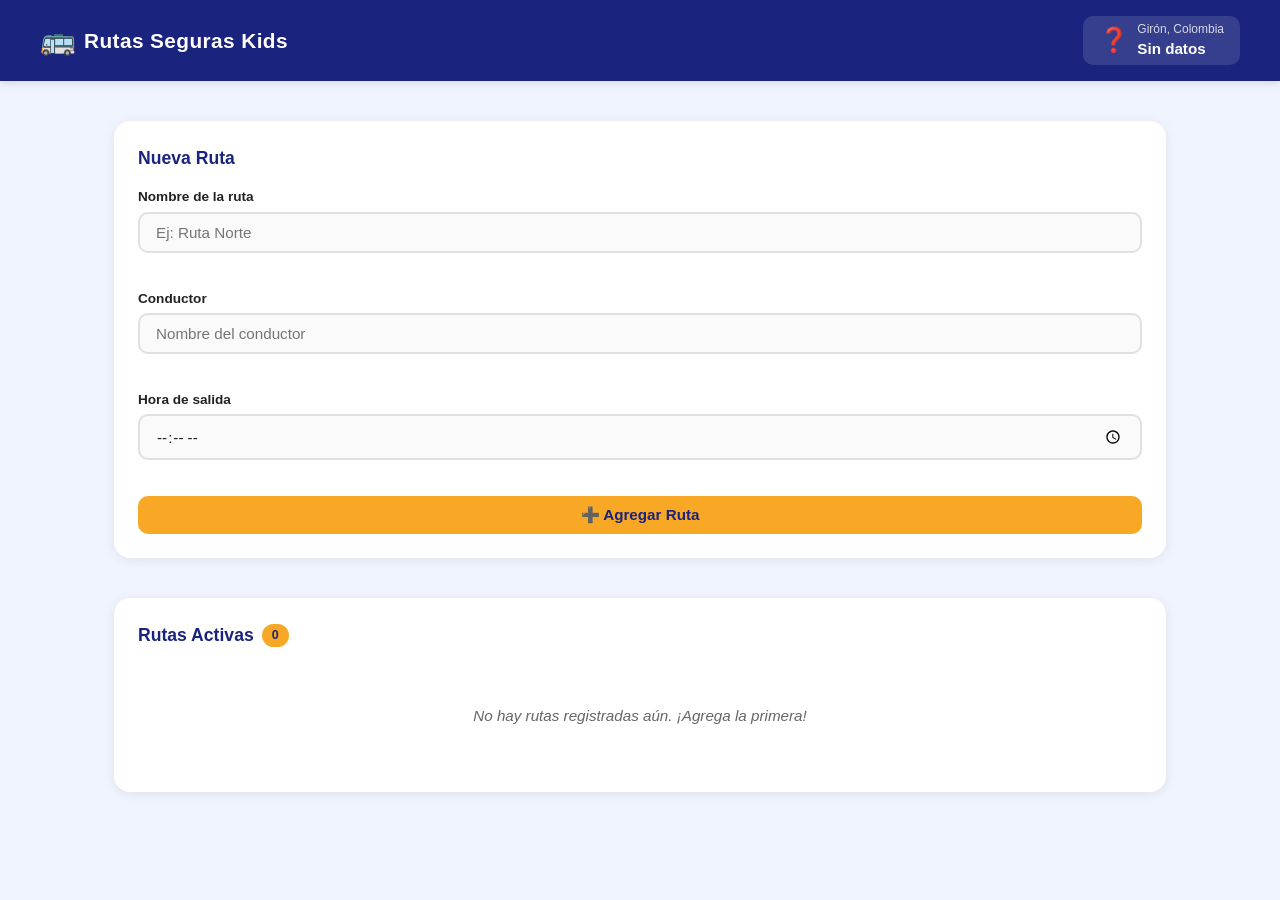
==== index.html @ e684f05a "Primer commit" ====
<!DOCTYPE html>
<html lang="es">
  <head>
    <meta charset="UTF-8" />
    <meta name="viewport" content="width=device-width, initial-scale=1.0" />
    <title>Rutas Seguras Kids</title>
    <link rel="stylesheet" href="styles.css" />
  </head>
  <body>

    <!-- HEADER -->
    <header class="header">
      <div class="header__brand">
        <span class="header__icon">🚌</span>
        <h1 class="header__title">Rutas Seguras Kids</h1>
      </div>
      <div class="header__clima" id="clima-widget">
        <span class="clima__icono" id="clima-icono">🌤️</span>
        <div class="clima__info">
          <span class="clima__ciudad" id="clima-ciudad">Girón, Colombia</span>
          <span class="clima__temp" id="clima-temp">Cargando...</span>
        </div>
      </div>
    </header>

    <!-- MAIN -->
    <main class="main">

      <!-- FORMULARIO NUEVA RUTA -->
      <section class="seccion seccion--formulario">
        <h2 class="seccion__titulo">Nueva Ruta</h2>
        <form class="formulario" id="form-ruta" novalidate>
          <div class="formulario__grupo">
            <label class="formulario__label" for="input-nombre">Nombre de la ruta</label>
            <input class="formulario__input" type="text" id="input-nombre" placeholder="Ej: Ruta Norte" />
            <span class="formulario__error" id="error-nombre"></span>
          </div>
          <div class="formulario__grupo">
            <label class="formulario__label" for="input-conductor">Conductor</label>
            <input class="formulario__input" type="text" id="input-conductor" placeholder="Nombre del conductor" />
            <span class="formulario__error" id="error-conductor"></span>
          </div>
          <div class="formulario__grupo">
            <label class="formulario__label" for="input-hora">Hora de salida</label>
            <input class="formulario__input" type="time" id="input-hora" />
            <span class="formulario__error" id="error-hora"></span>
          </div>
          <button class="boton boton--primario" type="submit" id="btn-agregar-ruta">
            ➕ Agregar Ruta
          </button>
        </form>
      </section>

      <!-- LISTA DE RUTAS -->
      <section class="seccion seccion--rutas">
        <h2 class="seccion__titulo">Rutas Activas <span class="badge" id="contador-rutas">0</span></h2>
        <div class="rutas-grid" id="rutas-grid">
          <p class="mensaje-vacio" id="mensaje-vacio">No hay rutas registradas aún. ¡Agrega la primera!</p>
        </div>
      </section>

    </main>

    <!-- MODAL EDITAR RUTA -->
    <div class="modal" id="modal-editar" hidden>
      <div class="modal__contenido">
        <button class="modal__cerrar" id="btn-cerrar-modal">✕</button>
        <h2 class="modal__titulo">Editar Ruta</h2>
        <form class="formulario" id="form-editar" novalidate>
          <input type="hidden" id="editar-id" />
          <div class="formulario__grupo">
            <label class="formulario__label" for="editar-nombre">Nombre de la ruta</label>
            <input class="formulario__input" type="text" id="editar-nombre" />
            <span class="formulario__error" id="editar-error-nombre"></span>
          </div>
          <div class="formulario__grupo">
            <label class="formulario__label" for="editar-conductor">Conductor</label>
            <input class="formulario__input" type="text" id="editar-conductor" />
            <span class="formulario__error" id="editar-error-conductor"></span>
          </div>
          <div class="formulario__grupo">
            <label class="formulario__label" for="editar-hora">Hora de salida</label>
            <input class="formulario__input" type="time" id="editar-hora" />
          </div>
          <button class="boton boton--primario" type="submit">💾 Guardar Cambios</button>
        </form>
      </div>
    </div>

    <!-- MODAL AGREGAR ESTUDIANTE -->
    <div class="modal" id="modal-estudiante" hidden>
      <div class="modal__contenido">
        <button class="modal__cerrar" id="btn-cerrar-estudiante">✕</button>
        <h2 class="modal__titulo">Agregar Estudiante</h2>
        <form class="formulario" id="form-estudiante" novalidate>
          <input type="hidden" id="estudiante-ruta-id" />
          <div class="formulario__grupo">
            <label class="formulario__label" for="input-estudiante">Nombre del estudiante</label>
            <input class="formulario__input" type="text" id="input-estudiante" placeholder="Nombre completo" />
            <span class="formulario__error" id="error-estudiante"></span>
          </div>
          <button class="boton boton--primario" type="submit">➕ Agregar Estudiante</button>
        </form>
      </div>
    </div>

    <!-- TEMPLATE PARA EL WEB COMPONENT (sin estilos, van en styles.css) -->
    <template id="route-card-template">
      <link rel="stylesheet" href="styles.css" />
      <div class="card">
        <div class="card__header">
          <h3 class="card__nombre" id="card-nombre">—</h3>
          <div class="card__acciones">
            <button class="card__btn" id="btn-editar" title="Editar ruta">✏️</button>
            <button class="card__btn" id="btn-eliminar" title="Eliminar ruta">🗑️</button>
          </div>
        </div>
        <p class="card__detalle">🚗 Conductor: <span id="card-conductor">—</span></p>
        <p class="card__detalle">🕐 Hora de salida: <span id="card-hora">—</span></p>
        <hr class="card__separador" />
        <p class="card__subtitulo">Estudiantes</p>
        <ul class="card__lista-estudiantes" id="card-lista"></ul>
        <p class="card__vacio" id="card-vacio" hidden>Sin estudiantes asignados.</p>
        <button class="card__btn-agregar-est" id="btn-agregar-est">+ Agregar estudiante</button>
      </div>
    </template>

    <!-- SCRIPT ÚNICO -->
    <script src="app.js"></script>

  </body>
</html>
---- styles.css ----
/* ============================================================
   styles.css — Estilos completos de Rutas Seguras Kids
   Secciones:
   1. Reset
   2. Variables
   3. Layout
   4. Componentes
   5. Responsive
   ============================================================ */


/* ============================================================
   1. RESET — normalización base
   ============================================================ */

*, *::before, *::after {
  box-sizing: border-box;
  margin: 0;
  padding: 0;
}

html {
  font-size: 16px;
  scroll-behavior: smooth;
}

body {
  font-family: 'Segoe UI', Arial, sans-serif;
  background-color: #f0f4ff;
  color: #222;
  min-height: 100vh;
  line-height: 1.5;
}

ul, ol {
  list-style: none;
}

button {
  font-family: inherit;
  cursor: pointer;
}

input {
  font-family: inherit;
}

a {
  text-decoration: none;
  color: inherit;
}


/* ============================================================
   2. VARIABLES — tokens de diseño globales
   ============================================================ */

:root {
  --color-primario: #1a237e;
  --color-primario-claro: #3949ab;
  --color-acento: #f9a825;
  --color-acento-hover: #f57f17;
  --color-fondo: #f0f4ff;
  --color-fondo-card: #ffffff;
  --color-texto: #222222;
  --color-texto-suave: #666666;
  --color-error: #e53935;
  --color-exito: #2e7d32;

  --sombra-card: 0 2px 12px rgba(0, 0, 0, 0.08);
  --sombra-header: 0 2px 8px rgba(0, 0, 0, 0.12);

  --radio-base: 10px;
  --radio-grande: 16px;

  --espacio-xs: 4px;
  --espacio-sm: 8px;
  --espacio-md: 16px;
  --espacio-lg: 24px;
  --espacio-xl: 40px;

  --transicion: 0.2s ease;
}


/* ============================================================
   3. LAYOUT — estructura general de la página
   ============================================================ */

/* --- HEADER --- */
.header {
  background-color: var(--color-primario);
  color: #ffffff;
  padding: var(--espacio-md) var(--espacio-xl);
  display: flex;
  justify-content: space-between;
  align-items: center;
  box-shadow: var(--sombra-header);
  position: sticky;
  top: 0;
  z-index: 100;
}

.header__brand {
  display: flex;
  align-items: center;
  gap: var(--espacio-sm);
}

.header__icon {
  font-size: 1.8rem;
}

.header__title {
  font-size: 1.3rem;
  font-weight: 700;
  letter-spacing: 0.02em;
}

/* --- CLIMA WIDGET --- */
.header__clima {
  display: flex;
  align-items: center;
  gap: var(--espacio-sm);
  background: rgba(255, 255, 255, 0.12);
  border-radius: var(--radio-base);
  padding: var(--espacio-xs) var(--espacio-md);
}

.clima__icono {
  font-size: 1.5rem;
}

.clima__info {
  display: flex;
  flex-direction: column;
}

.clima__ciudad {
  font-size: 0.75rem;
  opacity: 0.8;
}

.clima__temp {
  font-size: 0.95rem;
  font-weight: 700;
}

/* --- MAIN --- */
.main {
  max-width: 1100px;
  margin: 0 auto;
  padding: var(--espacio-xl) var(--espacio-lg);
  display: flex;
  flex-direction: column;
  gap: var(--espacio-xl);
}

/* --- SECCIONES --- */
.seccion {
  background: var(--color-fondo-card);
  border-radius: var(--radio-grande);
  padding: var(--espacio-lg);
  box-shadow: var(--sombra-card);
}

.seccion__titulo {
  font-size: 1.1rem;
  font-weight: 700;
  color: var(--color-primario);
  margin-bottom: var(--espacio-md);
  display: flex;
  align-items: center;
  gap: var(--espacio-sm);
}

/* --- GRID DE RUTAS --- */
.rutas-grid {
  display: grid;
  grid-template-columns: repeat(auto-fill, minmax(300px, 1fr));
  gap: var(--espacio-lg);
}

/* --- MODAL --- */
.modal {
  position: fixed;
  inset: 0;
  background: rgba(0, 0, 0, 0.5);
  display: flex;
  justify-content: center;
  align-items: center;
  z-index: 200;
}

.modal[hidden] {
  display: none;
}

.modal__contenido {
  background: var(--color-fondo-card);
  border-radius: var(--radio-grande);
  padding: var(--espacio-lg);
  width: 100%;
  max-width: 440px;
  position: relative;
  box-shadow: 0 8px 32px rgba(0, 0, 0, 0.2);
}

.modal__titulo {
  font-size: 1.1rem;
  font-weight: 700;
  color: var(--color-primario);
  margin-bottom: var(--espacio-md);
}

.modal__cerrar {
  position: absolute;
  top: var(--espacio-sm);
  right: var(--espacio-md);
  background: none;
  border: none;
  font-size: 1.2rem;
  color: var(--color-texto-suave);
  cursor: pointer;
  transition: color var(--transicion);
}

.modal__cerrar:hover {
  color: var(--color-error);
}


/* ============================================================
   4. COMPONENTES — formularios, botones y elementos reutilizables
   ============================================================ */

/* --- FORMULARIO --- */
.formulario {
  display: flex;
  flex-direction: column;
  gap: var(--espacio-md);
}

.formulario__grupo {
  display: flex;
  flex-direction: column;
  gap: var(--espacio-xs);
}

.formulario__label {
  font-size: 0.85rem;
  font-weight: 600;
  color: var(--color-texto);
}

.formulario__input {
  border: 2px solid #e0e0e0;
  border-radius: var(--radio-base);
  padding: 10px var(--espacio-md);
  font-size: 0.95rem;
  color: var(--color-texto);
  background: #fafafa;
  transition: border-color var(--transicion), box-shadow var(--transicion);
  outline: none;
}

.formulario__input:focus {
  border-color: var(--color-primario-claro);
  box-shadow: 0 0 0 3px rgba(57, 73, 171, 0.15);
  background: #fff;
}

.formulario__input.invalido {
  border-color: var(--color-error);
}

.formulario__error {
  font-size: 0.78rem;
  color: var(--color-error);
  min-height: 16px;
}

/* --- BOTONES --- */
.boton {
  border: none;
  border-radius: var(--radio-base);
  padding: 10px var(--espacio-lg);
  font-size: 0.95rem;
  font-weight: 600;
  transition: background var(--transicion), transform var(--transicion);
}

.boton--primario {
  background: var(--color-acento);
  color: #1a237e;
}

.boton--primario:hover {
  background: var(--color-acento-hover);
  transform: translateY(-1px);
}

.boton--primario:active {
  transform: translateY(0);
}

/* --- BADGE CONTADOR --- */
.badge {
  background: var(--color-acento);
  color: var(--color-primario);
  font-size: 0.78rem;
  font-weight: 700;
  border-radius: 20px;
  padding: 2px 10px;
}

/* --- MENSAJE VACÍO --- */
.mensaje-vacio {
  grid-column: 1 / -1;
  text-align: center;
  color: var(--color-texto-suave);
  font-style: italic;
  padding: var(--espacio-xl) 0;
  font-size: 0.95rem;
}

/* --- TOAST NOTIFICACIONES --- */
.toast {
  position: fixed;
  bottom: var(--espacio-lg);
  right: var(--espacio-lg);
  background: var(--color-primario);
  color: #fff;
  padding: var(--espacio-sm) var(--espacio-lg);
  border-radius: var(--radio-base);
  font-size: 0.9rem;
  font-weight: 600;
  box-shadow: 0 4px 16px rgba(0, 0, 0, 0.2);
  z-index: 300;
  opacity: 0;
  transform: translateY(10px);
  transition: opacity 0.3s ease, transform 0.3s ease;
}

.toast.visible {
  opacity: 1;
  transform: translateY(0);
}

.toast.exito {
  background: var(--color-exito);
}

.toast.error {
  background: var(--color-error);
}


/* ============================================================
   5. RESPONSIVE — breakpoints
   ============================================================ */

/* Breakpoint 1: Tablets (máximo 900px) */
@media (max-width: 900px) {
  .header {
    padding: var(--espacio-sm) var(--espacio-lg);
  }

  .header__title {
    font-size: 1.1rem;
  }

  .main {
    padding: var(--espacio-lg) var(--espacio-md);
  }

  .rutas-grid {
    grid-template-columns: repeat(auto-fill, minmax(260px, 1fr));
    gap: var(--espacio-md);
  }
}

/* Breakpoint 2: Móviles grandes (máximo 600px) */
@media (max-width: 600px) {
  .header {
    flex-direction: column;
    align-items: flex-start;
    gap: var(--espacio-sm);
    padding: var(--espacio-sm) var(--espacio-md);
  }

  .header__clima {
    width: 100%;
    justify-content: flex-start;
  }

  .rutas-grid {
    grid-template-columns: 1fr;
  }

  .modal__contenido {
    margin: 0 var(--espacio-md);
    padding: var(--espacio-md);
  }

  .seccion {
    padding: var(--espacio-md);
  }
}

/* Breakpoint 3: Móviles pequeños (máximo 380px) */
@media (max-width: 380px) {
  .header__title {
    font-size: 0.95rem;
  }

  .header__icon {
    font-size: 1.3rem;
  }

  .seccion__titulo {
    font-size: 0.98rem;
  }

  .boton {
    font-size: 0.88rem;
    padding: 9px var(--espacio-md);
  }

  .formulario__input {
    font-size: 0.88rem;
  }

  .toast {
    left: var(--espacio-md);
    right: var(--espacio-md);
    bottom: var(--espacio-md);
    text-align: center;
  }
}


/* ============================================================
   5. ROUTE-CARD — estilos del Web Component (Shadow DOM)
   ============================================================ */

.card {
  background: #ffffff;
  border-radius: 12px;
  padding: 20px;
  box-shadow: 0 2px 12px rgba(0, 0, 0, 0.08);
  border-left: 5px solid #f9a825;
  transition: transform 0.2s ease, box-shadow 0.2s ease;
}

.card:hover {
  transform: translateY(-3px);
  box-shadow: 0 6px 20px rgba(0, 0, 0, 0.13);
}

.card__header {
  display: flex;
  justify-content: space-between;
  align-items: flex-start;
  margin-bottom: 12px;
}

.card__nombre {
  font-size: 1.1rem;
  font-weight: 700;
  color: #1a237e;
  margin: 0;
}

.card__acciones {
  display: flex;
  gap: 6px;
}

.card__btn {
  background: none;
  border: none;
  cursor: pointer;
  font-size: 1.1rem;
  padding: 4px 6px;
  border-radius: 6px;
  transition: background 0.15s;
}

.card__btn:hover {
  background: #f0f0f0;
}

.card__detalle {
  font-size: 0.85rem;
  color: #555;
  margin-bottom: 4px;
}

.card__detalle span {
  font-weight: 600;
  color: #333;
}

.card__separador {
  border: none;
  border-top: 1px solid #eee;
  margin: 14px 0 10px;
}

.card__subtitulo {
  font-size: 0.8rem;
  font-weight: 700;
  text-transform: uppercase;
  letter-spacing: 0.05em;
  color: #888;
  margin-bottom: 8px;
}

.card__lista-estudiantes {
  list-style: none;
  padding: 0;
  margin: 0 0 10px;
  display: flex;
  flex-direction: column;
  gap: 5px;
}

.card__estudiante {
  display: flex;
  justify-content: space-between;
  align-items: center;
  background: #f5f7ff;
  border-radius: 6px;
  padding: 6px 10px;
  font-size: 0.85rem;
  color: #333;
}

.card__btn-eliminar-est {
  background: none;
  border: none;
  cursor: pointer;
  color: #e53935;
  font-size: 0.9rem;
  padding: 0 4px;
}

.card__btn-agregar-est {
  background: #e8f5e9;
  color: #2e7d32;
  border: none;
  border-radius: 6px;
  padding: 6px 12px;
  font-size: 0.82rem;
  font-weight: 600;
  cursor: pointer;
  width: 100%;
  margin-top: 4px;
  transition: background 0.15s;
}

.card__btn-agregar-est:hover {
  background: #c8e6c9;
}

.card__vacio {
  font-size: 0.82rem;
  color: #aaa;
  font-style: italic;
  margin-bottom: 8px;
}
---- styles.css ----
/* ============================================================
   styles.css — Estilos completos de Rutas Seguras Kids
   Secciones:
   1. Reset
   2. Variables
   3. Layout
   4. Componentes
   5. Responsive
   ============================================================ */


/* ============================================================
   1. RESET — normalización base
   ============================================================ */

*, *::before, *::after {
  box-sizing: border-box;
  margin: 0;
  padding: 0;
}

html {
  font-size: 16px;
  scroll-behavior: smooth;
}

body {
  font-family: 'Segoe UI', Arial, sans-serif;
  background-color: #f0f4ff;
  color: #222;
  min-height: 100vh;
  line-height: 1.5;
}

ul, ol {
  list-style: none;
}

button {
  font-family: inherit;
  cursor: pointer;
}

input {
  font-family: inherit;
}

a {
  text-decoration: none;
  color: inherit;
}


/* ============================================================
   2. VARIABLES — tokens de diseño globales
   ============================================================ */

:root {
  --color-primario: #1a237e;
  --color-primario-claro: #3949ab;
  --color-acento: #f9a825;
  --color-acento-hover: #f57f17;
  --color-fondo: #f0f4ff;
  --color-fondo-card: #ffffff;
  --color-texto: #222222;
  --color-texto-suave: #666666;
  --color-error: #e53935;
  --color-exito: #2e7d32;

  --sombra-card: 0 2px 12px rgba(0, 0, 0, 0.08);
  --sombra-header: 0 2px 8px rgba(0, 0, 0, 0.12);

  --radio-base: 10px;
  --radio-grande: 16px;

  --espacio-xs: 4px;
  --espacio-sm: 8px;
  --espacio-md: 16px;
  --espacio-lg: 24px;
  --espacio-xl: 40px;

  --transicion: 0.2s ease;
}


/* ============================================================
   3. LAYOUT — estructura general de la página
   ============================================================ */

/* --- HEADER --- */
.header {
  background-color: var(--color-primario);
  color: #ffffff;
  padding: var(--espacio-md) var(--espacio-xl);
  display: flex;
  justify-content: space-between;
  align-items: center;
  box-shadow: var(--sombra-header);
  position: sticky;
  top: 0;
  z-index: 100;
}

.header__brand {
  display: flex;
  align-items: center;
  gap: var(--espacio-sm);
}

.header__icon {
  font-size: 1.8rem;
}

.header__title {
  font-size: 1.3rem;
  font-weight: 700;
  letter-spacing: 0.02em;
}

/* --- CLIMA WIDGET --- */
.header__clima {
  display: flex;
  align-items: center;
  gap: var(--espacio-sm);
  background: rgba(255, 255, 255, 0.12);
  border-radius: var(--radio-base);
  padding: var(--espacio-xs) var(--espacio-md);
}

.clima__icono {
  font-size: 1.5rem;
}

.clima__info {
  display: flex;
  flex-direction: column;
}

.clima__ciudad {
  font-size: 0.75rem;
  opacity: 0.8;
}

.clima__temp {
  font-size: 0.95rem;
  font-weight: 700;
}

/* --- MAIN --- */
.main {
  max-width: 1100px;
  margin: 0 auto;
  padding: var(--espacio-xl) var(--espacio-lg);
  display: flex;
  flex-direction: column;
  gap: var(--espacio-xl);
}

/* --- SECCIONES --- */
.seccion {
  background: var(--color-fondo-card);
  border-radius: var(--radio-grande);
  padding: var(--espacio-lg);
  box-shadow: var(--sombra-card);
}

.seccion__titulo {
  font-size: 1.1rem;
  font-weight: 700;
  color: var(--color-primario);
  margin-bottom: var(--espacio-md);
  display: flex;
  align-items: center;
  gap: var(--espacio-sm);
}

/* --- GRID DE RUTAS --- */
.rutas-grid {
  display: grid;
  grid-template-columns: repeat(auto-fill, minmax(300px, 1fr));
  gap: var(--espacio-lg);
}

/* --- MODAL --- */
.modal {
  position: fixed;
  inset: 0;
  background: rgba(0, 0, 0, 0.5);
  display: flex;
  justify-content: center;
  align-items: center;
  z-index: 200;
}

.modal[hidden] {
  display: none;
}

.modal__contenido {
  background: var(--color-fondo-card);
  border-radius: var(--radio-grande);
  padding: var(--espacio-lg);
  width: 100%;
  max-width: 440px;
  position: relative;
  box-shadow: 0 8px 32px rgba(0, 0, 0, 0.2);
}

.modal__titulo {
  font-size: 1.1rem;
  font-weight: 700;
  color: var(--color-primario);
  margin-bottom: var(--espacio-md);
}

.modal__cerrar {
  position: absolute;
  top: var(--espacio-sm);
  right: var(--espacio-md);
  background: none;
  border: none;
  font-size: 1.2rem;
  color: var(--color-texto-suave);
  cursor: pointer;
  transition: color var(--transicion);
}

.modal__cerrar:hover {
  color: var(--color-error);
}


/* ============================================================
   4. COMPONENTES — formularios, botones y elementos reutilizables
   ============================================================ */

/* --- FORMULARIO --- */
.formulario {
  display: flex;
  flex-direction: column;
  gap: var(--espacio-md);
}

.formulario__grupo {
  display: flex;
  flex-direction: column;
  gap: var(--espacio-xs);
}

.formulario__label {
  font-size: 0.85rem;
  font-weight: 600;
  color: var(--color-texto);
}

.formulario__input {
  border: 2px solid #e0e0e0;
  border-radius: var(--radio-base);
  padding: 10px var(--espacio-md);
  font-size: 0.95rem;
  color: var(--color-texto);
  background: #fafafa;
  transition: border-color var(--transicion), box-shadow var(--transicion);
  outline: none;
}

.formulario__input:focus {
  border-color: var(--color-primario-claro);
  box-shadow: 0 0 0 3px rgba(57, 73, 171, 0.15);
  background: #fff;
}

.formulario__input.invalido {
  border-color: var(--color-error);
}

.formulario__error {
  font-size: 0.78rem;
  color: var(--color-error);
  min-height: 16px;
}

/* --- BOTONES --- */
.boton {
  border: none;
  border-radius: var(--radio-base);
  padding: 10px var(--espacio-lg);
  font-size: 0.95rem;
  font-weight: 600;
  transition: background var(--transicion), transform var(--transicion);
}

.boton--primario {
  background: var(--color-acento);
  color: #1a237e;
}

.boton--primario:hover {
  background: var(--color-acento-hover);
  transform: translateY(-1px);
}

.boton--primario:active {
  transform: translateY(0);
}

/* --- BADGE CONTADOR --- */
.badge {
  background: var(--color-acento);
  color: var(--color-primario);
  font-size: 0.78rem;
  font-weight: 700;
  border-radius: 20px;
  padding: 2px 10px;
}

/* --- MENSAJE VACÍO --- */
.mensaje-vacio {
  grid-column: 1 / -1;
  text-align: center;
  color: var(--color-texto-suave);
  font-style: italic;
  padding: var(--espacio-xl) 0;
  font-size: 0.95rem;
}

/* --- TOAST NOTIFICACIONES --- */
.toast {
  position: fixed;
  bottom: var(--espacio-lg);
  right: var(--espacio-lg);
  background: var(--color-primario);
  color: #fff;
  padding: var(--espacio-sm) var(--espacio-lg);
  border-radius: var(--radio-base);
  font-size: 0.9rem;
  font-weight: 600;
  box-shadow: 0 4px 16px rgba(0, 0, 0, 0.2);
  z-index: 300;
  opacity: 0;
  transform: translateY(10px);
  transition: opacity 0.3s ease, transform 0.3s ease;
}

.toast.visible {
  opacity: 1;
  transform: translateY(0);
}

.toast.exito {
  background: var(--color-exito);
}

.toast.error {
  background: var(--color-error);
}


/* ============================================================
   5. RESPONSIVE — breakpoints
   ============================================================ */

/* Breakpoint 1: Tablets (máximo 900px) */
@media (max-width: 900px) {
  .header {
    padding: var(--espacio-sm) var(--espacio-lg);
  }

  .header__title {
    font-size: 1.1rem;
  }

  .main {
    padding: var(--espacio-lg) var(--espacio-md);
  }

  .rutas-grid {
    grid-template-columns: repeat(auto-fill, minmax(260px, 1fr));
    gap: var(--espacio-md);
  }
}

/* Breakpoint 2: Móviles grandes (máximo 600px) */
@media (max-width: 600px) {
  .header {
    flex-direction: column;
    align-items: flex-start;
    gap: var(--espacio-sm);
    padding: var(--espacio-sm) var(--espacio-md);
  }

  .header__clima {
    width: 100%;
    justify-content: flex-start;
  }

  .rutas-grid {
    grid-template-columns: 1fr;
  }

  .modal__contenido {
    margin: 0 var(--espacio-md);
    padding: var(--espacio-md);
  }

  .seccion {
    padding: var(--espacio-md);
  }
}

/* Breakpoint 3: Móviles pequeños (máximo 380px) */
@media (max-width: 380px) {
  .header__title {
    font-size: 0.95rem;
  }

  .header__icon {
    font-size: 1.3rem;
  }

  .seccion__titulo {
    font-size: 0.98rem;
  }

  .boton {
    font-size: 0.88rem;
    padding: 9px var(--espacio-md);
  }

  .formulario__input {
    font-size: 0.88rem;
  }

  .toast {
    left: var(--espacio-md);
    right: var(--espacio-md);
    bottom: var(--espacio-md);
    text-align: center;
  }
}


/* ============================================================
   5. ROUTE-CARD — estilos del Web Component (Shadow DOM)
   ============================================================ */

.card {
  background: #ffffff;
  border-radius: 12px;
  padding: 20px;
  box-shadow: 0 2px 12px rgba(0, 0, 0, 0.08);
  border-left: 5px solid #f9a825;
  transition: transform 0.2s ease, box-shadow 0.2s ease;
}

.card:hover {
  transform: translateY(-3px);
  box-shadow: 0 6px 20px rgba(0, 0, 0, 0.13);
}

.card__header {
  display: flex;
  justify-content: space-between;
  align-items: flex-start;
  margin-bottom: 12px;
}

.card__nombre {
  font-size: 1.1rem;
  font-weight: 700;
  color: #1a237e;
  margin: 0;
}

.card__acciones {
  display: flex;
  gap: 6px;
}

.card__btn {
  background: none;
  border: none;
  cursor: pointer;
  font-size: 1.1rem;
  padding: 4px 6px;
  border-radius: 6px;
  transition: background 0.15s;
}

.card__btn:hover {
  background: #f0f0f0;
}

.card__detalle {
  font-size: 0.85rem;
  color: #555;
  margin-bottom: 4px;
}

.card__detalle span {
  font-weight: 600;
  color: #333;
}

.card__separador {
  border: none;
  border-top: 1px solid #eee;
  margin: 14px 0 10px;
}

.card__subtitulo {
  font-size: 0.8rem;
  font-weight: 700;
  text-transform: uppercase;
  letter-spacing: 0.05em;
  color: #888;
  margin-bottom: 8px;
}

.card__lista-estudiantes {
  list-style: none;
  padding: 0;
  margin: 0 0 10px;
  display: flex;
  flex-direction: column;
  gap: 5px;
}

.card__estudiante {
  display: flex;
  justify-content: space-between;
  align-items: center;
  background: #f5f7ff;
  border-radius: 6px;
  padding: 6px 10px;
  font-size: 0.85rem;
  color: #333;
}

.card__btn-eliminar-est {
  background: none;
  border: none;
  cursor: pointer;
  color: #e53935;
  font-size: 0.9rem;
  padding: 0 4px;
}

.card__btn-agregar-est {
  background: #e8f5e9;
  color: #2e7d32;
  border: none;
  border-radius: 6px;
  padding: 6px 12px;
  font-size: 0.82rem;
  font-weight: 600;
  cursor: pointer;
  width: 100%;
  margin-top: 4px;
  transition: background 0.15s;
}

.card__btn-agregar-est:hover {
  background: #c8e6c9;
}

.card__vacio {
  font-size: 0.82rem;
  color: #aaa;
  font-style: italic;
  margin-bottom: 8px;
}
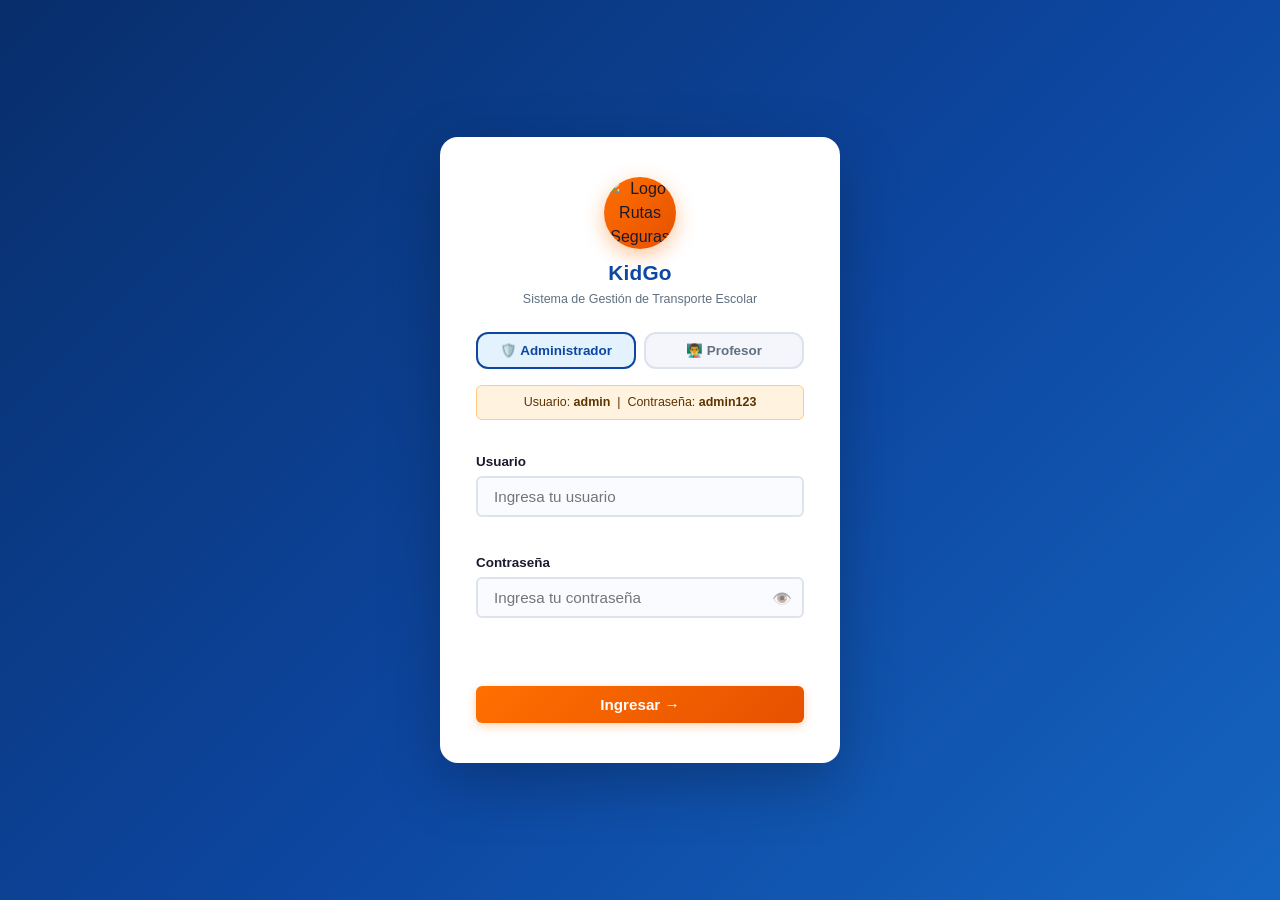
==== commit 10cdba7c: "actualizacion 1 proyecto final" ====
--- a/index.html
+++ b/index.html
@@ -3,130 +3,75 @@
   <head>
     <meta charset="UTF-8" />
     <meta name="viewport" content="width=device-width, initial-scale=1.0" />
-    <title>Rutas Seguras Kids</title>
+    <meta name="description" content="Inicio de sesión — Rutas Seguras Kids" />
+    <title>Iniciar sesión · Rutas Seguras Kids</title>
     <link rel="stylesheet" href="styles.css" />
   </head>
   <body>
 
-    <!-- HEADER -->
-    <header class="header">
-      <div class="header__brand">
-        <span class="header__icon">🚌</span>
-        <h1 class="header__title">Rutas Seguras Kids</h1>
-      </div>
-      <div class="header__clima" id="clima-widget">
-        <span class="clima__icono" id="clima-icono">🌤️</span>
-        <div class="clima__info">
-          <span class="clima__ciudad" id="clima-ciudad">Girón, Colombia</span>
-          <span class="clima__temp" id="clima-temp">Cargando...</span>
+    <div class="login-screen">
+      <div class="login-card">
+
+        <!-- Marca / Logo -->
+        <div class="login-brand">
+          <div class="login-logo">
+            <img src="imagenes/logo.png" alt="Logo Rutas Seguras Kids" />
+          </div>
+          <h1 class="login-brand__nombre">KidGo</h1>
+          <p class="login-brand__slogan">Sistema de Gestión de Transporte Escolar</p>
         </div>
-      </div>
-    </header>
 
-    <!-- MAIN -->
-    <main class="main">
+        <!-- Selector de rol -->
+        <div class="login-roles">
+          <button class="login-rol__btn login-rol__btn--activo"
+                  id="boton-rol-admin" data-rol="admin">
+            🛡️ Administrador
+          </button>
+          <button class="login-rol__btn"
+                  id="boton-rol-profesor" data-rol="profesor">
+            👨‍🏫 Profesor
+          </button>
+        </div>
 
-      <!-- FORMULARIO NUEVA RUTA -->
-      <section class="seccion seccion--formulario">
-        <h2 class="seccion__titulo">Nueva Ruta</h2>
-        <form class="formulario" id="form-ruta" novalidate>
+        <!-- Formulario de acceso -->
+        <form class="formulario" id="formulario-login" novalidate>
+
+          <p class="login-hint" id="texto-credenciales">
+            Usuario: <strong>admin</strong> &nbsp;|&nbsp; Contraseña: <strong>admin123</strong>
+          </p>
+
           <div class="formulario__grupo">
-            <label class="formulario__label" for="input-nombre">Nombre de la ruta</label>
-            <input class="formulario__input" type="text" id="input-nombre" placeholder="Ej: Ruta Norte" />
-            <span class="formulario__error" id="error-nombre"></span>
+            <label class="formulario__etiqueta" for="campo-usuario">Usuario</label>
+            <input class="formulario__campo" type="text" id="campo-usuario"
+              placeholder="Ingresa tu usuario" autocomplete="username" />
+            <span class="formulario__error" id="error-usuario"></span>
           </div>
+
           <div class="formulario__grupo">
-            <label class="formulario__label" for="input-conductor">Conductor</label>
-            <input class="formulario__input" type="text" id="input-conductor" placeholder="Nombre del conductor" />
-            <span class="formulario__error" id="error-conductor"></span>
+            <label class="formulario__etiqueta" for="campo-contrasena">Contraseña</label>
+            <div class="campo-contrasena-wrapper">
+              <input class="formulario__campo" type="password" id="campo-contrasena"
+                placeholder="Ingresa tu contraseña" autocomplete="current-password" />
+              <button type="button" class="campo-contrasena__ojo" id="boton-ver-contrasena">👁️</button>
+            </div>
+            <span class="formulario__error" id="error-contrasena"></span>
           </div>
-          <div class="formulario__grupo">
-            <label class="formulario__label" for="input-hora">Hora de salida</label>
-            <input class="formulario__input" type="time" id="input-hora" />
-            <span class="formulario__error" id="error-hora"></span>
-          </div>
-          <button class="boton boton--primario" type="submit" id="btn-agregar-ruta">
-            ➕ Agregar Ruta
+
+          <span class="formulario__error formulario__error--centrado" id="error-acceso"></span>
+
+          <button class="boton boton--primario boton--ancho-completo" type="submit">
+            Ingresar →
           </button>
+
         </form>
-      </section>
 
-      <!-- LISTA DE RUTAS -->
-      <section class="seccion seccion--rutas">
-        <h2 class="seccion__titulo">Rutas Activas <span class="badge" id="contador-rutas">0</span></h2>
-        <div class="rutas-grid" id="rutas-grid">
-          <p class="mensaje-vacio" id="mensaje-vacio">No hay rutas registradas aún. ¡Agrega la primera!</p>
-        </div>
-      </section>
-
-    </main>
-
-    <!-- MODAL EDITAR RUTA -->
-    <div class="modal" id="modal-editar" hidden>
-      <div class="modal__contenido">
-        <button class="modal__cerrar" id="btn-cerrar-modal">✕</button>
-        <h2 class="modal__titulo">Editar Ruta</h2>
-        <form class="formulario" id="form-editar" novalidate>
-          <input type="hidden" id="editar-id" />
-          <div class="formulario__grupo">
-            <label class="formulario__label" for="editar-nombre">Nombre de la ruta</label>
-            <input class="formulario__input" type="text" id="editar-nombre" />
-            <span class="formulario__error" id="editar-error-nombre"></span>
-          </div>
-          <div class="formulario__grupo">
-            <label class="formulario__label" for="editar-conductor">Conductor</label>
-            <input class="formulario__input" type="text" id="editar-conductor" />
-            <span class="formulario__error" id="editar-error-conductor"></span>
-          </div>
-          <div class="formulario__grupo">
-            <label class="formulario__label" for="editar-hora">Hora de salida</label>
-            <input class="formulario__input" type="time" id="editar-hora" />
-          </div>
-          <button class="boton boton--primario" type="submit">💾 Guardar Cambios</button>
-        </form>
       </div>
     </div>
 
-    <!-- MODAL AGREGAR ESTUDIANTE -->
-    <div class="modal" id="modal-estudiante" hidden>
-      <div class="modal__contenido">
-        <button class="modal__cerrar" id="btn-cerrar-estudiante">✕</button>
-        <h2 class="modal__titulo">Agregar Estudiante</h2>
-        <form class="formulario" id="form-estudiante" novalidate>
-          <input type="hidden" id="estudiante-ruta-id" />
-          <div class="formulario__grupo">
-            <label class="formulario__label" for="input-estudiante">Nombre del estudiante</label>
-            <input class="formulario__input" type="text" id="input-estudiante" placeholder="Nombre completo" />
-            <span class="formulario__error" id="error-estudiante"></span>
-          </div>
-          <button class="boton boton--primario" type="submit">➕ Agregar Estudiante</button>
-        </form>
-      </div>
-    </div>
-
-    <!-- TEMPLATE PARA EL WEB COMPONENT (sin estilos, van en styles.css) -->
-    <template id="route-card-template">
-      <link rel="stylesheet" href="styles.css" />
-      <div class="card">
-        <div class="card__header">
-          <h3 class="card__nombre" id="card-nombre">—</h3>
-          <div class="card__acciones">
-            <button class="card__btn" id="btn-editar" title="Editar ruta">✏️</button>
-            <button class="card__btn" id="btn-eliminar" title="Eliminar ruta">🗑️</button>
-          </div>
-        </div>
-        <p class="card__detalle">🚗 Conductor: <span id="card-conductor">—</span></p>
-        <p class="card__detalle">🕐 Hora de salida: <span id="card-hora">—</span></p>
-        <hr class="card__separador" />
-        <p class="card__subtitulo">Estudiantes</p>
-        <ul class="card__lista-estudiantes" id="card-lista"></ul>
-        <p class="card__vacio" id="card-vacio" hidden>Sin estudiantes asignados.</p>
-        <button class="card__btn-agregar-est" id="btn-agregar-est">+ Agregar estudiante</button>
-      </div>
-    </template>
-
-    <!-- SCRIPT ÚNICO -->
-    <script src="app.js"></script>
+    <script src="almacenamiento.js"></script>
+    <script src="autenticacion.js"></script>
+    <script src="formularios.js"></script>
+    <script src="inicio-sesion.js"></script>
 
   </body>
-</html>
+</html>
--- a/styles.css
+++ b/styles.css
@@ -1,278 +1,554 @@
 /* ============================================================
-   styles.css — Estilos completos de Rutas Seguras Kids
+   styles.css — Rutas Seguras Kids
+   Paleta transporte: naranja energía + azul noche + blanco
    Secciones:
    1. Reset
    2. Variables
-   3. Layout
-   4. Componentes
-   5. Responsive
+   3. Login
+   4. Header
+   5. Layout general
+   6. Componentes (formularios, botones, badge, toast)
+   7. Tarjeta de ruta (Shadow DOM)
+   8. Footer
+   9. Responsive (3 breakpoints)
    ============================================================ */
 
 
 /* ============================================================
-   1. RESET — normalización base
+   1. RESET
    ============================================================ */
-
-*, *::before, *::after {
-  box-sizing: border-box;
-  margin: 0;
-  padding: 0;
-}
-
-html {
-  font-size: 16px;
-  scroll-behavior: smooth;
-}
+*, *::before, *::after { box-sizing: border-box; margin: 0; padding: 0; }
+
+html { font-size: 16px; scroll-behavior: smooth; }
 
 body {
   font-family: 'Segoe UI', Arial, sans-serif;
-  background-color: #f0f4ff;
-  color: #222;
+  background-color: var(--color-fondo);
+  color: var(--color-texto);
   min-height: 100vh;
   line-height: 1.5;
 }
 
-ul, ol {
-  list-style: none;
-}
-
-button {
-  font-family: inherit;
+ul, ol  { list-style: none; }
+button  { font-family: inherit; cursor: pointer; }
+input   { font-family: inherit; }
+a       { text-decoration: none; color: inherit; }
+svg     { display: block; }
+
+
+/* ============================================================
+   2. VARIABLES — paleta transporte escolar
+   ============================================================ */
+:root {
+  /* Colores principales */
+  --color-primario:       #0d47a1;   /* azul noche */
+  --color-primario-dark:  #082e6b;
+  --color-primario-light: #1976d2;
+  --color-acento:         #ff6f00;   /* naranja ruta */
+  --color-acento-hover:   #e65100;
+  --color-acento-light:   #fff3e0;
+
+  /* Roles */
+  --color-admin:          #0d47a1;
+  --color-admin-light:    #e3f2fd;
+  --color-profesor:       #1b5e20;
+  --color-profesor-light: #e8f5e9;
+
+  /* Neutros */
+  --color-fondo:          #f4f6fb;
+  --color-fondo-card:     #ffffff;
+  --color-texto:          #1a1a2e;
+  --color-texto-suave:    #607080;
+  --color-borde:          #dde3ed;
+
+  /* Semánticos */
+  --color-error:          #c62828;
+  --color-exito:          #2e7d32;
+  --color-warning:        #f57f17;
+
+  /* Sombras */
+  --sombra-sm:   0 1px 4px rgba(0,0,0,0.08);
+  --sombra-md:   0 4px 16px rgba(0,0,0,0.10);
+  --sombra-lg:   0 8px 32px rgba(0,0,0,0.14);
+
+  /* Radios */
+  --radio-sm:    6px;
+  --radio-md:    12px;
+  --radio-lg:    18px;
+
+  /* Espaciados */
+  --sp-xs: 4px;
+  --sp-sm: 8px;
+  --sp-md: 16px;
+  --sp-lg: 24px;
+  --sp-xl: 40px;
+
+  --transicion: 0.2s ease;
+}
+
+
+/* ============================================================
+   3. LOGIN
+   ============================================================ */
+
+/* Fondo degradado que ocupa toda la pantalla */
+.login-screen {
+  min-height: 100vh;
+  display: flex;
+  align-items: center;
+  justify-content: center;
+  background: linear-gradient(135deg, var(--color-primario-dark) 0%, var(--color-primario) 55%, #1565c0 100%);
+  padding: var(--sp-md);
+}
+
+/* Tarjeta centrada con ancho máximo fijo */
+.login-card {
+  background: var(--color-fondo-card);
+  border-radius: var(--radio-lg);
+  padding: var(--sp-xl) 36px;
+  width: 100%;
+  max-width: 400px;
+  box-shadow: 0 20px 60px rgba(0,0,0,0.25);
+}
+
+/* ── Branding ── */
+.login-brand {
+  text-align: center;
+  margin-bottom: var(--sp-lg);
+}
+
+.login-logo {
+  width: 72px;
+  height: 72px;
+  border-radius: 50%;
+  background: linear-gradient(135deg, var(--color-acento), var(--color-acento-hover));
+  display: flex;
+  align-items: center;
+  justify-content: center;
+  margin: 0 auto var(--sp-sm);
+  box-shadow: 0 6px 20px rgba(255,111,0,0.40);
+  overflow: hidden;
+}
+
+.login-logo__icono { font-size: 2.2rem; line-height: 1; }
+.login-logo img    { width: 100%; height: 100%; object-fit: cover; }
+
+.login-brand__nombre {
+  font-size: 1.3rem;
+  font-weight: 800;
+  color: var(--color-primario);
+  letter-spacing: 0.01em;
+  margin-bottom: 2px;
+}
+
+.login-brand__slogan {
+  font-size: 0.78rem;
+  color: var(--color-texto-suave);
+}
+
+/* ── Selector de rol ── */
+.login-roles {
+  display: flex;
+  gap: var(--sp-sm);
+  margin-bottom: var(--sp-md);
+}
+
+.login-rol__btn {
+  flex: 1;
+  padding: 9px var(--sp-sm);
+  border: 2px solid var(--color-borde);
+  border-radius: var(--radio-md);
+  background: var(--color-fondo);
+  font-size: 0.84rem;
+  font-weight: 600;
+  color: var(--color-texto-suave);
+  transition: all var(--transicion);
   cursor: pointer;
 }
 
-input {
-  font-family: inherit;
-}
-
-a {
-  text-decoration: none;
-  color: inherit;
+.login-rol__btn--activo[data-rol="admin"] {
+  border-color: var(--color-admin);
+  background: var(--color-admin-light);
+  color: var(--color-admin);
+}
+
+.login-rol__btn--activo[data-rol="profesor"] {
+  border-color: var(--color-profesor);
+  background: var(--color-profesor-light);
+  color: var(--color-profesor);
+}
+
+.login-rol__btn:hover:not(.login-rol__btn--activo) {
+  border-color: var(--color-acento);
+  color: var(--color-acento);
+}
+
+/* ── Credenciales de demo ── */
+.login-hint {
+  font-size: 0.78rem;
+  background: var(--color-acento-light);
+  border: 1px solid #ffcc80;
+  border-radius: var(--radio-sm);
+  padding: 7px var(--sp-md);
+  color: #5d3300;
+  margin-bottom: var(--sp-md);
+  text-align: center;
+}
+
+/* ── Campos del formulario (versión login) ── */
+.formulario__etiqueta {
+  font-size: 0.82rem;
+  font-weight: 600;
+  color: var(--color-texto);
+}
+
+.formulario__campo {
+  border: 2px solid var(--color-borde);
+  border-radius: var(--radio-sm);
+  padding: 10px var(--sp-md);
+  font-size: 0.92rem;
+  color: var(--color-texto);
+  background: #fafbff;
+  transition: border-color var(--transicion), box-shadow var(--transicion);
+  outline: none;
+  width: 100%;
+}
+
+.formulario__campo:focus {
+  border-color: var(--color-primario-light);
+  box-shadow: 0 0 0 3px rgba(25,118,210,0.12);
+  background: #fff;
+}
+
+.formulario__campo.invalido { border-color: var(--color-error); }
+
+/* ── Wrapper contraseña con ojo ── */
+.campo-contrasena-wrapper {
+  position: relative;
+}
+
+.campo-contrasena-wrapper .formulario__campo {
+  padding-right: 44px;
+}
+
+.campo-contrasena__ojo {
+  position: absolute;
+  right: 10px;
+  top: 50%;
+  transform: translateY(-50%);
+  background: none;
+  border: none;
+  font-size: 1rem;
+  padding: 2px;
+  opacity: 0.55;
+  cursor: pointer;
+  transition: opacity var(--transicion);
+}
+
+.campo-contrasena__ojo:hover { opacity: 1; }
+
+/* ── Error general centrado ── */
+.formulario__error--centrado {
+  display: block;
+  text-align: center;
+  font-weight: 600;
 }
 
 
 /* ============================================================
-   2. VARIABLES — tokens de diseño globales
+   4. HEADER
    ============================================================ */
-
-:root {
-  --color-primario: #1a237e;
-  --color-primario-claro: #3949ab;
-  --color-acento: #f9a825;
-  --color-acento-hover: #f57f17;
-  --color-fondo: #f0f4ff;
-  --color-fondo-card: #ffffff;
-  --color-texto: #222222;
-  --color-texto-suave: #666666;
-  --color-error: #e53935;
-  --color-exito: #2e7d32;
-
-  --sombra-card: 0 2px 12px rgba(0, 0, 0, 0.08);
-  --sombra-header: 0 2px 8px rgba(0, 0, 0, 0.12);
-
-  --radio-base: 10px;
-  --radio-grande: 16px;
-
-  --espacio-xs: 4px;
-  --espacio-sm: 8px;
-  --espacio-md: 16px;
-  --espacio-lg: 24px;
-  --espacio-xl: 40px;
-
-  --transicion: 0.2s ease;
-}
-
-
-/* ============================================================
-   3. LAYOUT — estructura general de la página
-   ============================================================ */
-
-/* --- HEADER --- */
 .header {
-  background-color: var(--color-primario);
-  color: #ffffff;
-  padding: var(--espacio-md) var(--espacio-xl);
-  display: flex;
+  background: linear-gradient(90deg, var(--color-primario-dark), var(--color-primario));
+  color: #fff;
+  padding: var(--sp-sm) var(--sp-xl);
+  display: flex;
+  align-items: center;
   justify-content: space-between;
-  align-items: center;
-  box-shadow: var(--sombra-header);
+  gap: var(--sp-md);
+  box-shadow: 0 2px 12px rgba(13,71,161,0.3);
   position: sticky;
   top: 0;
   z-index: 100;
 }
 
+/* Logo + nombre empresa */
 .header__brand {
   display: flex;
   align-items: center;
-  gap: var(--espacio-sm);
-}
-
-.header__icon {
-  font-size: 1.8rem;
-}
-
-.header__title {
-  font-size: 1.3rem;
+  gap: var(--sp-sm);
+  min-width: 0;
+}
+
+.header__logo {
+  width: 48px;
+  height: 48px;
+  border-radius: var(--radio-sm);
+  background: rgba(255,255,255,0.15);
+  border: 2px solid rgba(255,255,255,0.3);
+  display: flex;
+  align-items: center;
+  justify-content: center;
+  flex-shrink: 0;
+  overflow: hidden;
+}
+
+.header__logo-icono { font-size: 1.6rem; line-height: 1; }
+.header__logo img   { width: 100%; height: 100%; object-fit: cover; }
+
+.header__texto {
+  display: flex;
+  flex-direction: column;
+}
+
+.header__empresa {
+  font-size: 1.05rem;
+  font-weight: 800;
+  letter-spacing: 0.02em;
+  white-space: nowrap;
+}
+
+.header__subtitulo {
+  font-size: 0.72rem;
+  opacity: 0.75;
+  text-transform: uppercase;
+  letter-spacing: 0.06em;
+}
+
+/* Clima (centro) */
+.header__centro { flex: 1; display: flex; justify-content: center; }
+
+.header__clima {
+  display: flex;
+  align-items: center;
+  gap: var(--sp-sm);
+  background: rgba(255,255,255,0.12);
+  border-radius: var(--radio-md);
+  padding: var(--sp-xs) var(--sp-md);
+}
+
+.clima__icono { font-size: 1.4rem; }
+
+.clima__info { display: flex; flex-direction: column; }
+
+.clima__ciudad { font-size: 0.7rem; opacity: 0.8; }
+.clima__temp   { font-size: 0.92rem; font-weight: 700; }
+
+/* Usuario y logout */
+.header__usuario {
+  display: flex;
+  align-items: center;
+  gap: var(--sp-sm);
+  flex-shrink: 0;
+}
+
+.header__rol-badge {
+  font-size: 0.72rem;
   font-weight: 700;
-  letter-spacing: 0.02em;
-}
-
-/* --- CLIMA WIDGET --- */
-.header__clima {
-  display: flex;
-  align-items: center;
-  gap: var(--espacio-sm);
-  background: rgba(255, 255, 255, 0.12);
-  border-radius: var(--radio-base);
-  padding: var(--espacio-xs) var(--espacio-md);
-}
-
-.clima__icono {
-  font-size: 1.5rem;
-}
-
-.clima__info {
+  text-transform: uppercase;
+  letter-spacing: 0.05em;
+  background: var(--color-acento);
+  color: #fff;
+  border-radius: 20px;
+  padding: 2px 10px;
+}
+
+.header__rol-badge--profesor {
+  background: #43a047;
+}
+
+.header__nombre-usuario {
+  font-size: 0.9rem;
+  font-weight: 600;
+}
+
+.boton--logout {
+  background: rgba(255,255,255,0.15);
+  border: 1px solid rgba(255,255,255,0.3);
+  border-radius: var(--radio-sm);
+  color: #fff;
+  font-size: 0.82rem;
+  font-weight: 600;
+  padding: 6px 12px;
+  transition: background var(--transicion);
+}
+
+.boton--logout:hover { background: rgba(255,255,255,0.28); }
+
+
+/* ============================================================
+   5. LAYOUT GENERAL
+   ============================================================ */
+.app {
   display: flex;
   flex-direction: column;
-}
-
-.clima__ciudad {
-  font-size: 0.75rem;
-  opacity: 0.8;
-}
-
-.clima__temp {
-  font-size: 0.95rem;
+  min-height: 100vh;
+}
+
+.main {
+  flex: 1;
+  max-width: 1140px;
+  margin: 0 auto;
+  padding: var(--sp-xl) var(--sp-lg);
+  display: flex;
+  flex-direction: column;
+  gap: var(--sp-xl);
+  width: 100%;
+}
+
+/* Bienvenida de rol */
+.bienvenida {
+  border-left: 5px solid var(--color-acento);
+  padding: var(--sp-sm) var(--sp-md);
+  background: var(--color-fondo-card);
+  border-radius: 0 var(--radio-md) var(--radio-md) 0;
+  box-shadow: var(--sombra-sm);
+}
+
+.bienvenida__titulo {
+  font-size: 1.15rem;
   font-weight: 700;
-}
-
-/* --- MAIN --- */
-.main {
-  max-width: 1100px;
-  margin: 0 auto;
-  padding: var(--espacio-xl) var(--espacio-lg);
-  display: flex;
-  flex-direction: column;
-  gap: var(--espacio-xl);
-}
-
-/* --- SECCIONES --- */
+  color: var(--color-primario);
+}
+
+.bienvenida__texto {
+  font-size: 0.88rem;
+  color: var(--color-texto-suave);
+  margin-top: 2px;
+}
+
+/* Secciones */
 .seccion {
   background: var(--color-fondo-card);
-  border-radius: var(--radio-grande);
-  padding: var(--espacio-lg);
-  box-shadow: var(--sombra-card);
+  border-radius: var(--radio-lg);
+  padding: var(--sp-lg);
+  box-shadow: var(--sombra-md);
 }
 
 .seccion__titulo {
-  font-size: 1.1rem;
+  font-size: 1.05rem;
   font-weight: 700;
   color: var(--color-primario);
-  margin-bottom: var(--espacio-md);
-  display: flex;
-  align-items: center;
-  gap: var(--espacio-sm);
-}
-
-/* --- GRID DE RUTAS --- */
+  margin-bottom: var(--sp-md);
+  display: flex;
+  align-items: center;
+  gap: var(--sp-sm);
+}
+
+/* Formulario horizontal (admin nueva ruta) */
+.formulario--horizontal {
+  display: grid;
+  grid-template-columns: 1fr 1fr 180px auto;
+  gap: var(--sp-md);
+  align-items: end;
+}
+
+.formulario--horizontal .boton--submit {
+  height: 44px;
+  white-space: nowrap;
+}
+
+/* Grid de tarjetas */
 .rutas-grid {
   display: grid;
   grid-template-columns: repeat(auto-fill, minmax(300px, 1fr));
-  gap: var(--espacio-lg);
-}
-
-/* --- MODAL --- */
+  gap: var(--sp-lg);
+}
+
+/* Modales */
 .modal {
   position: fixed;
   inset: 0;
-  background: rgba(0, 0, 0, 0.5);
+  background: rgba(0,0,0,0.5);
   display: flex;
   justify-content: center;
   align-items: center;
   z-index: 200;
-}
-
-.modal[hidden] {
-  display: none;
-}
+  padding: var(--sp-md);
+}
+
+.modal[hidden] { display: none; }
 
 .modal__contenido {
   background: var(--color-fondo-card);
-  border-radius: var(--radio-grande);
-  padding: var(--espacio-lg);
+  border-radius: var(--radio-lg);
+  padding: var(--sp-lg);
   width: 100%;
   max-width: 440px;
   position: relative;
-  box-shadow: 0 8px 32px rgba(0, 0, 0, 0.2);
+  box-shadow: var(--sombra-lg);
 }
 
 .modal__titulo {
-  font-size: 1.1rem;
+  font-size: 1.05rem;
   font-weight: 700;
   color: var(--color-primario);
-  margin-bottom: var(--espacio-md);
+  margin-bottom: var(--sp-md);
 }
 
 .modal__cerrar {
   position: absolute;
-  top: var(--espacio-sm);
-  right: var(--espacio-md);
+  top: var(--sp-sm);
+  right: var(--sp-md);
   background: none;
   border: none;
-  font-size: 1.2rem;
+  font-size: 1.1rem;
   color: var(--color-texto-suave);
-  cursor: pointer;
   transition: color var(--transicion);
 }
 
-.modal__cerrar:hover {
-  color: var(--color-error);
-}
+.modal__cerrar:hover { color: var(--color-error); }
 
 
 /* ============================================================
-   4. COMPONENTES — formularios, botones y elementos reutilizables
+   6. COMPONENTES — formularios, botones, badge, toast
    ============================================================ */
 
-/* --- FORMULARIO --- */
+/* Formulario vertical (default) */
 .formulario {
   display: flex;
   flex-direction: column;
-  gap: var(--espacio-md);
+  gap: var(--sp-md);
 }
 
 .formulario__grupo {
   display: flex;
   flex-direction: column;
-  gap: var(--espacio-xs);
-}
-
-.formulario__label {
-  font-size: 0.85rem;
+  gap: var(--sp-xs);
+}
+
+/* formulario__label y formulario__etiqueta son equivalentes */
+.formulario__label,
+.formulario__etiqueta {
+  font-size: 0.84rem;
   font-weight: 600;
   color: var(--color-texto);
 }
 
-.formulario__input {
-  border: 2px solid #e0e0e0;
-  border-radius: var(--radio-base);
-  padding: 10px var(--espacio-md);
+/* formulario__input y formulario__campo son equivalentes */
+.formulario__input,
+.formulario__campo {
+  border: 2px solid var(--color-borde);
+  border-radius: var(--radio-sm);
+  padding: 10px var(--sp-md);
   font-size: 0.95rem;
   color: var(--color-texto);
-  background: #fafafa;
+  background: #fafbff;
   transition: border-color var(--transicion), box-shadow var(--transicion);
   outline: none;
-}
-
-.formulario__input:focus {
-  border-color: var(--color-primario-claro);
-  box-shadow: 0 0 0 3px rgba(57, 73, 171, 0.15);
+  width: 100%;
+  font-family: inherit;
+}
+
+.formulario__input:focus,
+.formulario__campo:focus {
+  border-color: var(--color-primario-light);
+  box-shadow: 0 0 0 3px rgba(25,118,210,0.13);
   background: #fff;
 }
 
-.formulario__input.invalido {
-  border-color: var(--color-error);
-}
+.formulario__input.invalido,
+.formulario__campo.invalido { border-color: var(--color-error); }
 
 .formulario__error {
   font-size: 0.78rem;
@@ -280,244 +556,149 @@
   min-height: 16px;
 }
 
-/* --- BOTONES --- */
+/* Botones */
 .boton {
   border: none;
-  border-radius: var(--radio-base);
-  padding: 10px var(--espacio-lg);
+  border-radius: var(--radio-sm);
+  padding: 10px var(--sp-lg);
   font-size: 0.95rem;
-  font-weight: 600;
-  transition: background var(--transicion), transform var(--transicion);
+  font-weight: 700;
+  transition: background var(--transicion), transform var(--transicion), box-shadow var(--transicion);
 }
 
 .boton--primario {
-  background: var(--color-acento);
-  color: #1a237e;
+  background: linear-gradient(135deg, var(--color-acento), var(--color-acento-hover));
+  color: #fff;
+  box-shadow: 0 3px 10px rgba(255,111,0,0.30);
 }
 
 .boton--primario:hover {
-  background: var(--color-acento-hover);
+  background: linear-gradient(135deg, var(--color-acento-hover), #bf360c);
   transform: translateY(-1px);
-}
-
-.boton--primario:active {
-  transform: translateY(0);
-}
-
-/* --- BADGE CONTADOR --- */
+  box-shadow: 0 5px 14px rgba(255,111,0,0.38);
+}
+
+.boton--primario:active { transform: translateY(0); }
+
+.boton--full,
+.boton--ancho-completo { width: 100%; }
+
+/* Badge */
 .badge {
   background: var(--color-acento);
-  color: var(--color-primario);
-  font-size: 0.78rem;
+  color: #fff;
+  font-size: 0.75rem;
   font-weight: 700;
   border-radius: 20px;
   padding: 2px 10px;
 }
 
-/* --- MENSAJE VACÍO --- */
+/* Mensaje vacío */
 .mensaje-vacio {
   grid-column: 1 / -1;
   text-align: center;
   color: var(--color-texto-suave);
   font-style: italic;
-  padding: var(--espacio-xl) 0;
+  padding: var(--sp-xl) 0;
   font-size: 0.95rem;
 }
 
-/* --- TOAST NOTIFICACIONES --- */
-.toast {
+/* Toast */
+.notificacion-toast {
   position: fixed;
-  bottom: var(--espacio-lg);
-  right: var(--espacio-lg);
+  bottom: var(--sp-lg);
+  right: var(--sp-lg);
   background: var(--color-primario);
   color: #fff;
-  padding: var(--espacio-sm) var(--espacio-lg);
-  border-radius: var(--radio-base);
+  padding: var(--sp-sm) var(--sp-lg);
+  border-radius: var(--radio-md);
   font-size: 0.9rem;
   font-weight: 600;
-  box-shadow: 0 4px 16px rgba(0, 0, 0, 0.2);
+  box-shadow: var(--sombra-lg);
   z-index: 300;
   opacity: 0;
   transform: translateY(10px);
   transition: opacity 0.3s ease, transform 0.3s ease;
-}
-
-.toast.visible {
-  opacity: 1;
-  transform: translateY(0);
-}
-
-.toast.exito {
-  background: var(--color-exito);
-}
-
-.toast.error {
-  background: var(--color-error);
-}
+  max-width: 320px;
+}
+
+.notificacion-toast--visible { opacity: 1; transform: translateY(0); }
+.notificacion-toast--exito   { background: var(--color-exito); }
+.notificacion-toast--error   { background: var(--color-error); }
 
 
 /* ============================================================
-   5. RESPONSIVE — breakpoints
+   7. TARJETA DE RUTA — estilos Shadow DOM
    ============================================================ */
-
-/* Breakpoint 1: Tablets (máximo 900px) */
-@media (max-width: 900px) {
-  .header {
-    padding: var(--espacio-sm) var(--espacio-lg);
-  }
-
-  .header__title {
-    font-size: 1.1rem;
-  }
-
-  .main {
-    padding: var(--espacio-lg) var(--espacio-md);
-  }
-
-  .rutas-grid {
-    grid-template-columns: repeat(auto-fill, minmax(260px, 1fr));
-    gap: var(--espacio-md);
-  }
-}
-
-/* Breakpoint 2: Móviles grandes (máximo 600px) */
-@media (max-width: 600px) {
-  .header {
-    flex-direction: column;
-    align-items: flex-start;
-    gap: var(--espacio-sm);
-    padding: var(--espacio-sm) var(--espacio-md);
-  }
-
-  .header__clima {
-    width: 100%;
-    justify-content: flex-start;
-  }
-
-  .rutas-grid {
-    grid-template-columns: 1fr;
-  }
-
-  .modal__contenido {
-    margin: 0 var(--espacio-md);
-    padding: var(--espacio-md);
-  }
-
-  .seccion {
-    padding: var(--espacio-md);
-  }
-}
-
-/* Breakpoint 3: Móviles pequeños (máximo 380px) */
-@media (max-width: 380px) {
-  .header__title {
-    font-size: 0.95rem;
-  }
-
-  .header__icon {
-    font-size: 1.3rem;
-  }
-
-  .seccion__titulo {
-    font-size: 0.98rem;
-  }
-
-  .boton {
-    font-size: 0.88rem;
-    padding: 9px var(--espacio-md);
-  }
-
-  .formulario__input {
-    font-size: 0.88rem;
-  }
-
-  .toast {
-    left: var(--espacio-md);
-    right: var(--espacio-md);
-    bottom: var(--espacio-md);
-    text-align: center;
-  }
-}
-
-
-/* ============================================================
-   5. ROUTE-CARD — estilos del Web Component (Shadow DOM)
-   ============================================================ */
-
-.card {
-  background: #ffffff;
-  border-radius: 12px;
+.tarjeta {
+  background: var(--color-fondo-card, #fff);
+  border-radius: 14px;
   padding: 20px;
-  box-shadow: 0 2px 12px rgba(0, 0, 0, 0.08);
-  border-left: 5px solid #f9a825;
+  box-shadow: 0 2px 14px rgba(0,0,0,0.08);
+  border-top: 4px solid #ff6f00;
   transition: transform 0.2s ease, box-shadow 0.2s ease;
-}
-
-.card:hover {
+  font-family: 'Segoe UI', Arial, sans-serif;
+}
+
+.tarjeta:hover {
   transform: translateY(-3px);
-  box-shadow: 0 6px 20px rgba(0, 0, 0, 0.13);
-}
-
-.card__header {
+  box-shadow: 0 8px 24px rgba(0,0,0,0.12);
+}
+
+.tarjeta__encabezado {
   display: flex;
   justify-content: space-between;
   align-items: flex-start;
   margin-bottom: 12px;
 }
 
-.card__nombre {
-  font-size: 1.1rem;
-  font-weight: 700;
-  color: #1a237e;
+.tarjeta__nombre {
+  font-size: 1.05rem;
+  font-weight: 800;
+  color: #0d47a1;
   margin: 0;
 }
 
-.card__acciones {
-  display: flex;
-  gap: 6px;
-}
-
-.card__btn {
+.tarjeta__acciones-admin { display: flex; gap: 6px; }
+
+.tarjeta__boton {
   background: none;
   border: none;
   cursor: pointer;
-  font-size: 1.1rem;
-  padding: 4px 6px;
+  font-size: 1.05rem;
+  padding: 5px 7px;
   border-radius: 6px;
   transition: background 0.15s;
 }
 
-.card__btn:hover {
-  background: #f0f0f0;
-}
-
-.card__detalle {
-  font-size: 0.85rem;
+.tarjeta__boton:hover { background: #f0f4ff; }
+
+.tarjeta__boton--danger:hover { background: #fff0f0; }
+
+.tarjeta__detalle {
+  font-size: 0.84rem;
   color: #555;
   margin-bottom: 4px;
 }
 
-.card__detalle span {
-  font-weight: 600;
-  color: #333;
-}
-
-.card__separador {
+.tarjeta__detalle span { font-weight: 700; color: #222; }
+
+.tarjeta__separador {
   border: none;
-  border-top: 1px solid #eee;
+  border-top: 1px solid #eef0f6;
   margin: 14px 0 10px;
 }
 
-.card__subtitulo {
-  font-size: 0.8rem;
+.tarjeta__subtitulo {
+  font-size: 0.75rem;
   font-weight: 700;
   text-transform: uppercase;
-  letter-spacing: 0.05em;
-  color: #888;
+  letter-spacing: 0.06em;
+  color: #90a0b0;
   margin-bottom: 8px;
 }
 
-.card__lista-estudiantes {
+.tarjeta__lista-estudiantes {
   list-style: none;
   padding: 0;
   margin: 0 0 10px;
@@ -526,47 +707,222 @@
   gap: 5px;
 }
 
-.card__estudiante {
+.tarjeta__item-estudiante {
   display: flex;
   justify-content: space-between;
   align-items: center;
-  background: #f5f7ff;
+  background: #f0f4ff;
   border-radius: 6px;
   padding: 6px 10px;
-  font-size: 0.85rem;
+  font-size: 0.84rem;
   color: #333;
 }
 
-.card__btn-eliminar-est {
+.tarjeta__boton-eliminar-est {
   background: none;
   border: none;
   cursor: pointer;
-  color: #e53935;
-  font-size: 0.9rem;
+  color: #c62828;
+  font-size: 0.88rem;
   padding: 0 4px;
-}
-
-.card__btn-agregar-est {
+  line-height: 1;
+}
+
+.tarjeta__boton-agregar-est {
   background: #e8f5e9;
-  color: #2e7d32;
-  border: none;
+  color: #1b5e20;
+  border: 1px solid #a5d6a7;
   border-radius: 6px;
-  padding: 6px 12px;
+  padding: 7px 12px;
   font-size: 0.82rem;
-  font-weight: 600;
+  font-weight: 700;
   cursor: pointer;
   width: 100%;
   margin-top: 4px;
   transition: background 0.15s;
-}
-
-.card__btn-agregar-est:hover {
-  background: #c8e6c9;
-}
-
-.card__vacio {
+  font-family: 'Segoe UI', Arial, sans-serif;
+}
+
+.tarjeta__boton-agregar-est:hover { background: #c8e6c9; }
+
+.tarjeta__sin-estudiantes {
   font-size: 0.82rem;
   color: #aaa;
   font-style: italic;
   margin-bottom: 8px;
 }
+
+/* Ocultar acciones admin en vista profesor */
+.tarjeta__acciones-admin--oculto { display: none !important; }
+
+
+/* ============================================================
+   8. FOOTER
+   ============================================================ */
+.footer {
+  background: var(--color-primario-dark);
+  color: rgba(255,255,255,0.85);
+  padding: var(--sp-lg) var(--sp-xl);
+  margin-top: auto;
+}
+
+.footer__contenido {
+  max-width: 1140px;
+  margin: 0 auto;
+  display: flex;
+  align-items: center;
+  justify-content: space-between;
+  gap: var(--sp-md);
+  flex-wrap: wrap;
+}
+
+.footer__dev {
+  display: flex;
+  flex-direction: column;
+  gap: 2px;
+}
+
+.footer__label {
+  font-size: 0.72rem;
+  text-transform: uppercase;
+  letter-spacing: 0.06em;
+  opacity: 0.6;
+}
+
+.footer__nombre {
+  font-size: 1rem;
+  font-weight: 800;
+  color: #fff;
+  letter-spacing: 0.01em;
+}
+
+.footer__programa {
+  font-size: 0.78rem;
+  opacity: 0.65;
+}
+
+.footer__links {
+  display: flex;
+  align-items: center;
+  gap: var(--sp-md);
+  flex-wrap: wrap;
+}
+
+.footer__link {
+  display: flex;
+  align-items: center;
+  gap: 6px;
+  font-size: 0.88rem;
+  font-weight: 600;
+  color: var(--color-acento);
+  background: rgba(255,111,0,0.12);
+  border: 1px solid rgba(255,111,0,0.3);
+  border-radius: var(--radio-sm);
+  padding: 6px 12px;
+  transition: background var(--transicion), color var(--transicion);
+}
+
+.footer__link:hover {
+  background: var(--color-acento);
+  color: #fff;
+}
+
+.footer__copy {
+  font-size: 0.75rem;
+  opacity: 0.5;
+}
+
+
+/* ============================================================
+   9. RESPONSIVE
+   ============================================================ */
+
+/* Breakpoint 1 — Tablets (≤ 900px) */
+@media (max-width: 900px) {
+  .header { padding: var(--sp-sm) var(--sp-lg); }
+
+  .main { padding: var(--sp-lg) var(--sp-md); gap: var(--sp-lg); }
+
+  .formulario--horizontal {
+    grid-template-columns: 1fr 1fr;
+  }
+
+  .formulario--horizontal .boton--submit {
+    grid-column: 1 / -1;
+  }
+
+  .rutas-grid { grid-template-columns: repeat(auto-fill, minmax(260px, 1fr)); }
+
+  .header__centro { display: none; }
+}
+
+/* Breakpoint 2 — Móviles grandes (≤ 600px) */
+@media (max-width: 600px) {
+  .header {
+    flex-wrap: wrap;
+    padding: var(--sp-sm) var(--sp-md);
+    gap: var(--sp-sm);
+  }
+
+  .header__usuario { width: 100%; justify-content: flex-end; }
+
+  .formulario--horizontal { grid-template-columns: 1fr; }
+
+  .rutas-grid { grid-template-columns: 1fr; }
+
+  .modal__contenido { padding: var(--sp-md); }
+
+  .footer__contenido { flex-direction: column; align-items: flex-start; }
+
+  .login-card { padding: var(--sp-lg) var(--sp-md); }
+}
+
+/* Breakpoint 3 — Móviles pequeños (≤ 380px) */
+@media (max-width: 380px) {
+  .header__empresa   { font-size: 0.88rem; }
+  .header__subtitulo { display: none; }
+  .header__logo      { width: 38px; height: 38px; }
+  .header__logo-icono { font-size: 1.3rem; }
+
+  .login-brand__nombre { font-size: 1.15rem; }
+  .login-roles { flex-direction: column; }
+
+  .boton { font-size: 0.88rem; padding: 9px var(--sp-md); }
+  .formulario__input, .formulario__campo { font-size: 0.88rem; }
+
+  .notificacion-toast {
+    left: var(--sp-md);
+    right: var(--sp-md);
+    bottom: var(--sp-md);
+    text-align: center;
+  }
+
+  .footer__links { flex-direction: column; align-items: flex-start; }
+}
+
+/* ── Ajustes de nombres renombrados ── */
+.encabezado__insignia-rol--profesor {
+  background: #43a047;
+}
+
+.notificacion-toast {
+  position: fixed;
+  bottom: var(--sp-lg);
+  right: var(--sp-lg);
+  background: var(--color-primario);
+  color: #fff;
+  padding: var(--sp-sm) var(--sp-lg);
+  border-radius: var(--radio-md);
+  font-size: 0.9rem;
+  font-weight: 600;
+  box-shadow: var(--sombra-lg);
+  z-index: 300;
+  opacity: 0;
+  transform: translateY(10px);
+  transition: opacity 0.3s ease, transform 0.3s ease;
+  max-width: 320px;
+}
+
+.notificacion-toast--visible { opacity: 1; transform: translateY(0); }
+.notificacion-toast--exito   { background: var(--color-exito); }
+.notificacion-toast--error   { background: var(--color-error); }
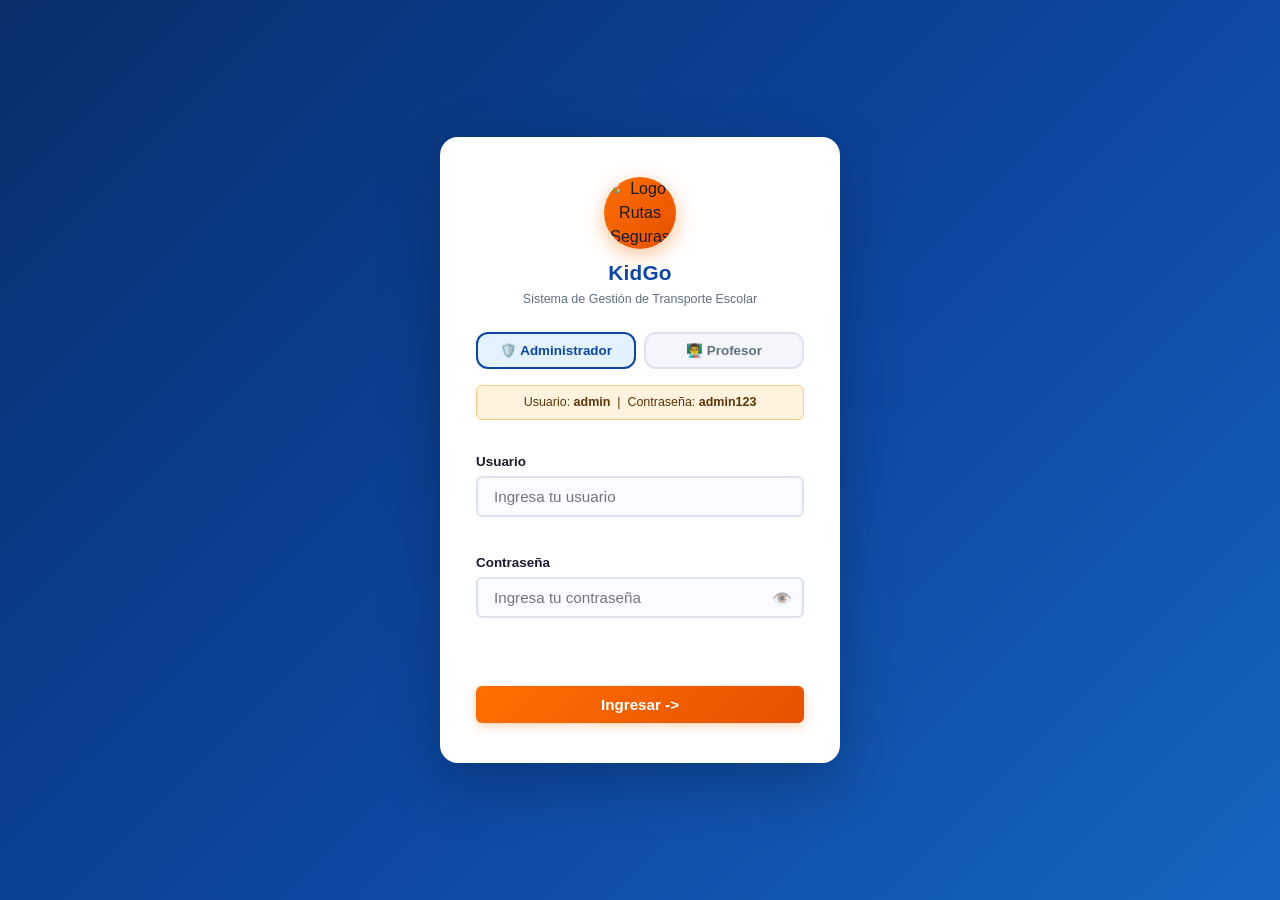
==== commit 116bf77a: "final uno" ====
--- a/index.html
+++ b/index.html
@@ -60,7 +60,7 @@
           <span class="formulario__error formulario__error--centrado" id="error-acceso"></span>
 
           <button class="boton boton--primario boton--ancho-completo" type="submit">
-            Ingresar →
+            Ingresar ->
           </button>
 
         </form>
--- a/styles.css
+++ b/styles.css
@@ -27,6 +27,8 @@
   color: var(--color-texto);
   min-height: 100vh;
   line-height: 1.5;
+  display: flex;
+  flex-direction: column;
 }
 
 ul, ol  { list-style: none; }
@@ -383,6 +385,7 @@
   display: flex;
   flex-direction: column;
   min-height: 100vh;
+  flex: 1;
 }
 
 .main {
@@ -435,15 +438,30 @@
   gap: var(--sp-sm);
 }
 
-/* Formulario horizontal (admin nueva ruta) */
+/* Formulario nueva ruta — barra completa de creación */
 .formulario--horizontal {
-  display: grid;
-  grid-template-columns: 1fr 1fr 180px auto;
+  display: grid !important;
+  grid-template-columns: 2fr 2fr 1fr 1fr;
   gap: var(--sp-md);
-  align-items: end;
+  align-items: start;
+  width: 100%;
+}
+
+.formulario--horizontal .formulario__grupo {
+  min-width: 0;
+  display: flex;
+  flex-direction: column;
+  gap: var(--sp-xs);
+}
+
+.formulario--horizontal .formulario__grupo--boton {
+  display: flex;
+  flex-direction: column;
+  gap: var(--sp-xs);
 }
 
 .formulario--horizontal .boton--submit {
+  width: 100%;
   height: 44px;
   white-space: nowrap;
 }
@@ -622,9 +640,9 @@
   max-width: 320px;
 }
 
-.notificacion-toast--visible { opacity: 1; transform: translateY(0); }
-.notificacion-toast--exito   { background: var(--color-exito); }
-.notificacion-toast--error   { background: var(--color-error); }
+.notificacion-notificacion-toast--visible { opacity: 1; transform: translateY(0); }
+.notificacion-notificacion-toast--exito   { background: var(--color-exito); }
+.notificacion-notificacion-toast--error   { background: var(--color-error); }
 
 
 /* ============================================================
@@ -926,3 +944,113 @@
 .notificacion-toast--visible { opacity: 1; transform: translateY(0); }
 .notificacion-toast--exito   { background: var(--color-exito); }
 .notificacion-toast--error   { background: var(--color-error); }
+
+/* ── Sección dos columnas: logo empresa + formulario ── */
+.seccion--dos-columnas {
+  display: grid;
+  grid-template-columns: 280px 1fr;
+  gap: var(--sp-xl);
+  align-items: start;
+  padding: 0;
+  overflow: hidden;
+}
+
+.seccion__identidad {
+  background: linear-gradient(160deg, var(--color-primario-dark), var(--color-primario));
+  color: #fff;
+  padding: var(--sp-xl) var(--sp-lg);
+  display: flex;
+  flex-direction: column;
+  align-items: center;
+  text-align: center;
+  gap: var(--sp-md);
+  min-height: 100%;
+  border-radius: var(--radio-lg) 0 0 var(--radio-lg);
+}
+
+.empresa-logo {
+  width: 100px;
+  height: 100px;
+  border-radius: 50%;
+  background: rgba(255,255,255,0.15);
+  border: 3px solid rgba(255,255,255,0.3);
+  overflow: hidden;
+  display: flex;
+  align-items: center;
+  justify-content: center;
+}
+
+.empresa-logo__img {
+  width: 100%;
+  height: 100%;
+  object-fit: cover;
+}
+
+.empresa-logo__nombre {
+  font-size: 1.5rem;
+  font-weight: 800;
+  letter-spacing: 0.02em;
+  color: #fff;
+  margin: 0;
+}
+
+.empresa-logo__slogan {
+  font-size: 0.8rem;
+  opacity: 0.75;
+  text-transform: uppercase;
+  letter-spacing: 0.08em;
+}
+
+.empresa-logo__stats {
+  display: flex;
+  gap: var(--sp-lg);
+  margin-top: var(--sp-sm);
+  border-top: 1px solid rgba(255,255,255,0.2);
+  padding-top: var(--sp-md);
+  width: 100%;
+  justify-content: center;
+}
+
+.stat {
+  display: flex;
+  flex-direction: column;
+  align-items: center;
+  gap: 2px;
+}
+
+.stat__numero {
+  font-size: 1.6rem;
+  font-weight: 800;
+  color: var(--color-acento);
+  line-height: 1;
+}
+
+.stat__label {
+  font-size: 0.7rem;
+  opacity: 0.7;
+  text-transform: uppercase;
+  letter-spacing: 0.05em;
+}
+
+.seccion__formulario {
+  padding: var(--sp-lg);
+  display: flex;
+  flex-direction: column;
+  gap: var(--sp-md);
+}
+
+/* Responsive dos columnas */
+@media (max-width: 900px) {
+  .seccion--dos-columnas {
+    grid-template-columns: 1fr;
+  }
+  .seccion__identidad {
+    border-radius: var(--radio-lg) var(--radio-lg) 0 0;
+    flex-direction: row;
+    flex-wrap: wrap;
+    justify-content: center;
+    padding: var(--sp-md) var(--sp-lg);
+  }
+  .empresa-logo { width: 60px; height: 60px; }
+  .empresa-logo__stats { width: auto; border: none; padding: 0; }
+}
